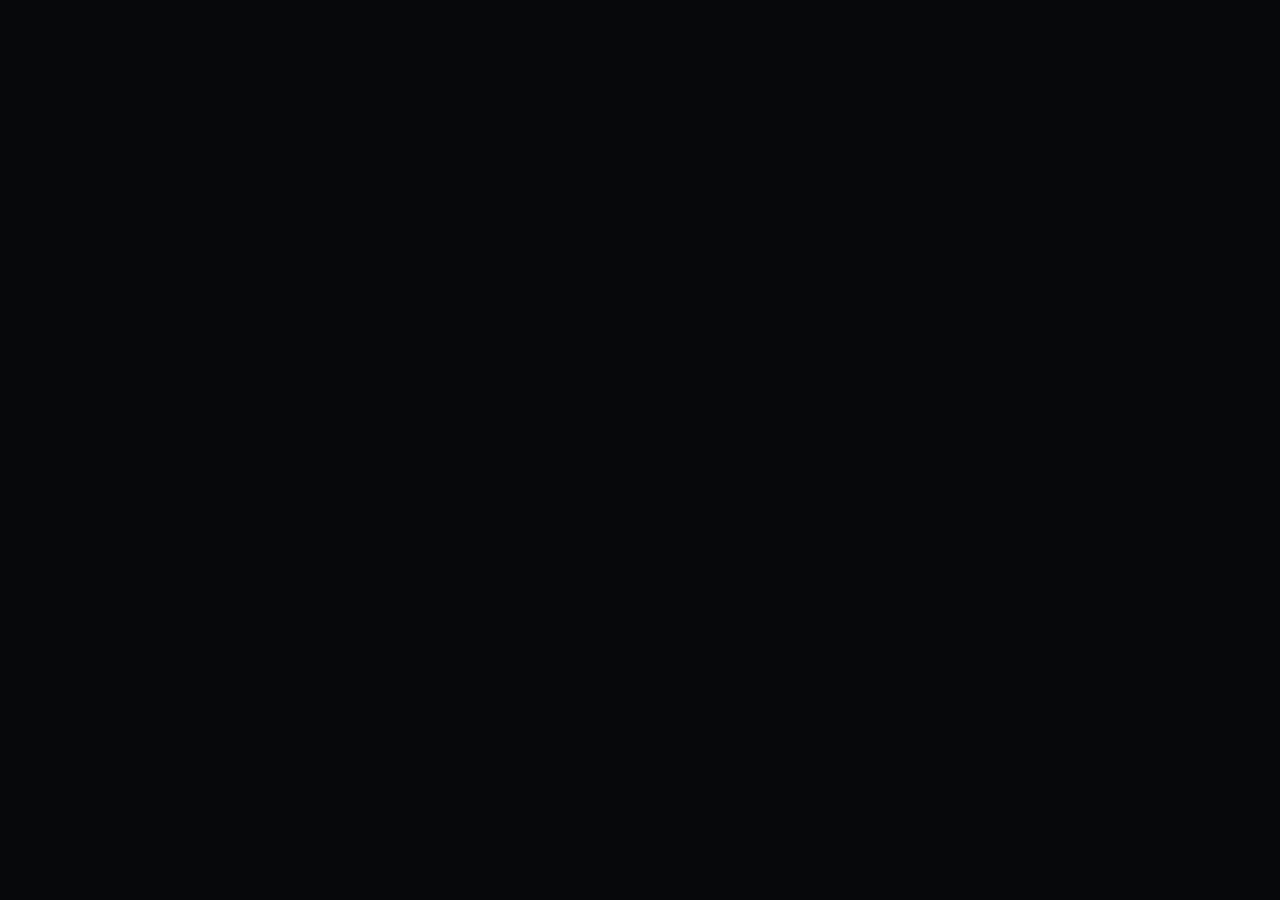
==== privacy-policy.html @ 55d7d1d4 "add privacy policy" ====
<!DOCTYPE html>
<html lang="tr">

<head>
    <meta charset="UTF-8">
    <meta name="viewport" content="width=device-width, initial-scale=1.0">
    <title>Unique Orb | Privacy Policy</title>
    <!-- Modern Minimalist Font -->
    <link href="https://fonts.googleapis.com/css2?family=Outfit:wght@300;400;600;700&display=swap" rel="stylesheet">
    <link rel="stylesheet" href="style.css">
    <link rel="icon" type="image/x-icon" href="favicon.ico">
</head>

<body>
    
</body>

</html>
---- style.css ----
/* Base Theme & Reset */
:root {
    --bg-dark: #07080b;
    /* Very dark background */
    --text-main: #f2f2f7;
    --text-muted: #8a8d9b;
    --accent-orange: #FF8C00;
    --accent-red: #FF4500;
    --glow-color: rgba(255, 69, 0, 0.4);
    /* Fiery orange/red glow */
}

* {
    margin: 0;
    padding: 0;
    box-sizing: border-box;
}

body {
    font-family: 'Outfit', sans-serif;
    background-color: var(--bg-dark);
    color: var(--text-main);
    line-height: 1.6;
    overflow: hidden;
    /* Prevent scrolling on a pure coming soon page */
    display: flex;
    justify-content: center;
    align-items: center;
    min-height: 100vh;
}

::selection {
    background: var(--accent-orange);
    color: #fff;
}

/* Container Layout */
.coming-soon-container {
    position: relative;
    width: 100%;
    height: 100vh;
    display: flex;
    flex-direction: column;
    justify-content: center;
    align-items: center;
    text-align: center;
    padding: 2rem;
    z-index: 1;
}

/* The Fiery Glow Background behind Logo */
.glow-bg {
    position: absolute;
    top: 50%;
    left: 50%;
    transform: translate(-50%, -50%);
    width: 50vw;
    height: 50vw;
    max-width: 600px;
    max-height: 600px;
    background: radial-gradient(circle, var(--glow-color) 0%, transparent 70%);
    z-index: -1;
    filter: blur(60px);
    opacity: 0.6;
    animation: breathGlow 4s ease-in-out infinite alternate;
}

@keyframes breathGlow {
    0% {
        transform: translate(-50%, -50%) scale(0.9);
        opacity: 0.4;
    }

    100% {
        transform: translate(-50%, -50%) scale(1.1);
        opacity: 0.8;
    }
}

.content-wrapper {
    animation: fadeIn 1.5s ease-out forwards;
    display: flex;
    flex-direction: column;
    align-items: center;
}

@keyframes fadeIn {
    from {
        opacity: 0;
        transform: translateY(20px);
    }

    to {
        opacity: 1;
        transform: translateY(0);
    }
}

/* Logo */
.logo-wrapper {
    margin-bottom: 2rem;
}

.main-logo {
    width: 320px;
    height: 320px;
    object-fit: contain;
    filter: drop-shadow(0 0 15px rgba(255, 69, 0, 0.5));
    animation: float 6s ease-in-out infinite;
}

@keyframes float {
    0% {
        transform: translateY(0px);
    }

    50% {
        transform: translateY(-15px);
    }

    100% {
        transform: translateY(0px);
    }
}

/* Typography */
.brand-title {
    font-size: clamp(2.5rem, 5vw, 4rem);
    font-weight: 700;
    letter-spacing: -1px;
    margin-bottom: 0.2rem;
}

.brand-title .highlight {
    background: linear-gradient(90deg, var(--accent-orange), var(--accent-red));
    -webkit-background-clip: text;
    -webkit-text-fill-color: transparent;
}

.subtitle {
    font-size: clamp(1rem, 2vw, 1.5rem);
    font-weight: 300;
    color: var(--text-muted);
    letter-spacing: 4px;
    text-transform: uppercase;
    margin-bottom: 2rem;
}

.divider {
    width: 50px;
    height: 2px;
    background: linear-gradient(90deg, var(--accent-orange), var(--accent-red));
    margin: 0 auto 2rem;
    border-radius: 2px;
}

.status-message {
    font-size: 1.1rem;
    color: #b0b3c6;
    margin-bottom: 3rem;
    max-width: 500px;
}

/* Badge */
.badge-container {
    margin-top: 1rem;
}

.badge {
    display: inline-block;
    padding: 0.6rem 1.5rem;
    font-size: 0.9rem;
    font-weight: 600;
    letter-spacing: 2px;
    text-transform: uppercase;
    color: var(--accent-orange);
    border: 1px solid rgba(255, 140, 0, 0.4);
    border-radius: 50px;
    background: rgba(255, 140, 0, 0.05);
    backdrop-filter: blur(5px);
    -webkit-backdrop-filter: blur(5px);
}

.badge.pulse {
    animation: pulseBorder 2s infinite;
}

@keyframes pulseBorder {
    0% {
        box-shadow: 0 0 0 0 rgba(255, 140, 0, 0.4);
    }

    70% {
        box-shadow: 0 0 0 10px rgba(255, 140, 0, 0);
    }

    100% {
        box-shadow: 0 0 0 0 rgba(255, 140, 0, 0);
    }
}

/* Responsive adjustments */
@media (max-width: 600px) {
    .main-logo {
        width: 140px;
        height: 140px;
    }

    .status-message {
        font-size: 1rem;
    }
}
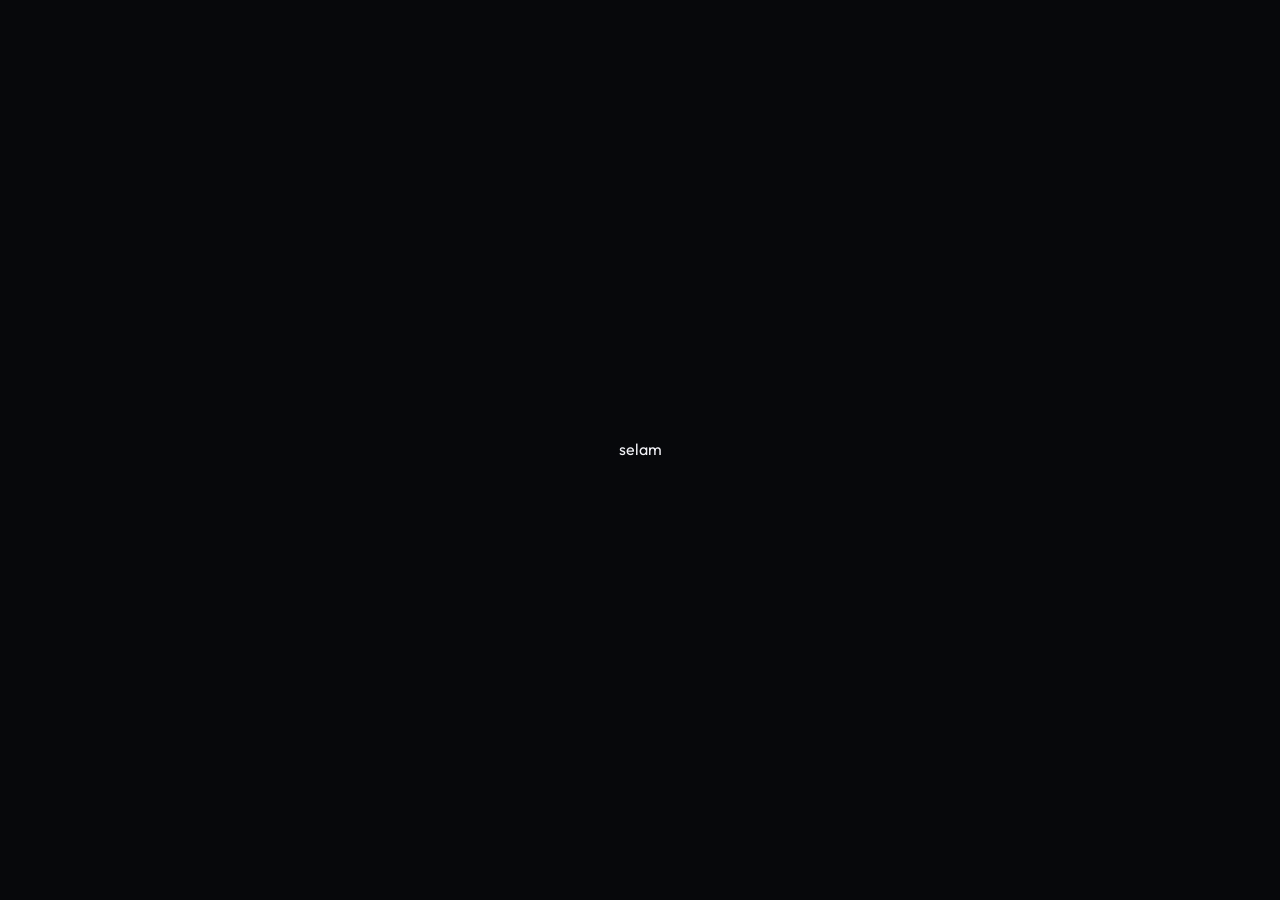
==== commit 38377786: "add verce.json" ====
--- a/privacy-policy.html
+++ b/privacy-policy.html
@@ -12,7 +12,7 @@
 </head>
 
 <body>
-    
+    selam
 </body>
 
 </html>
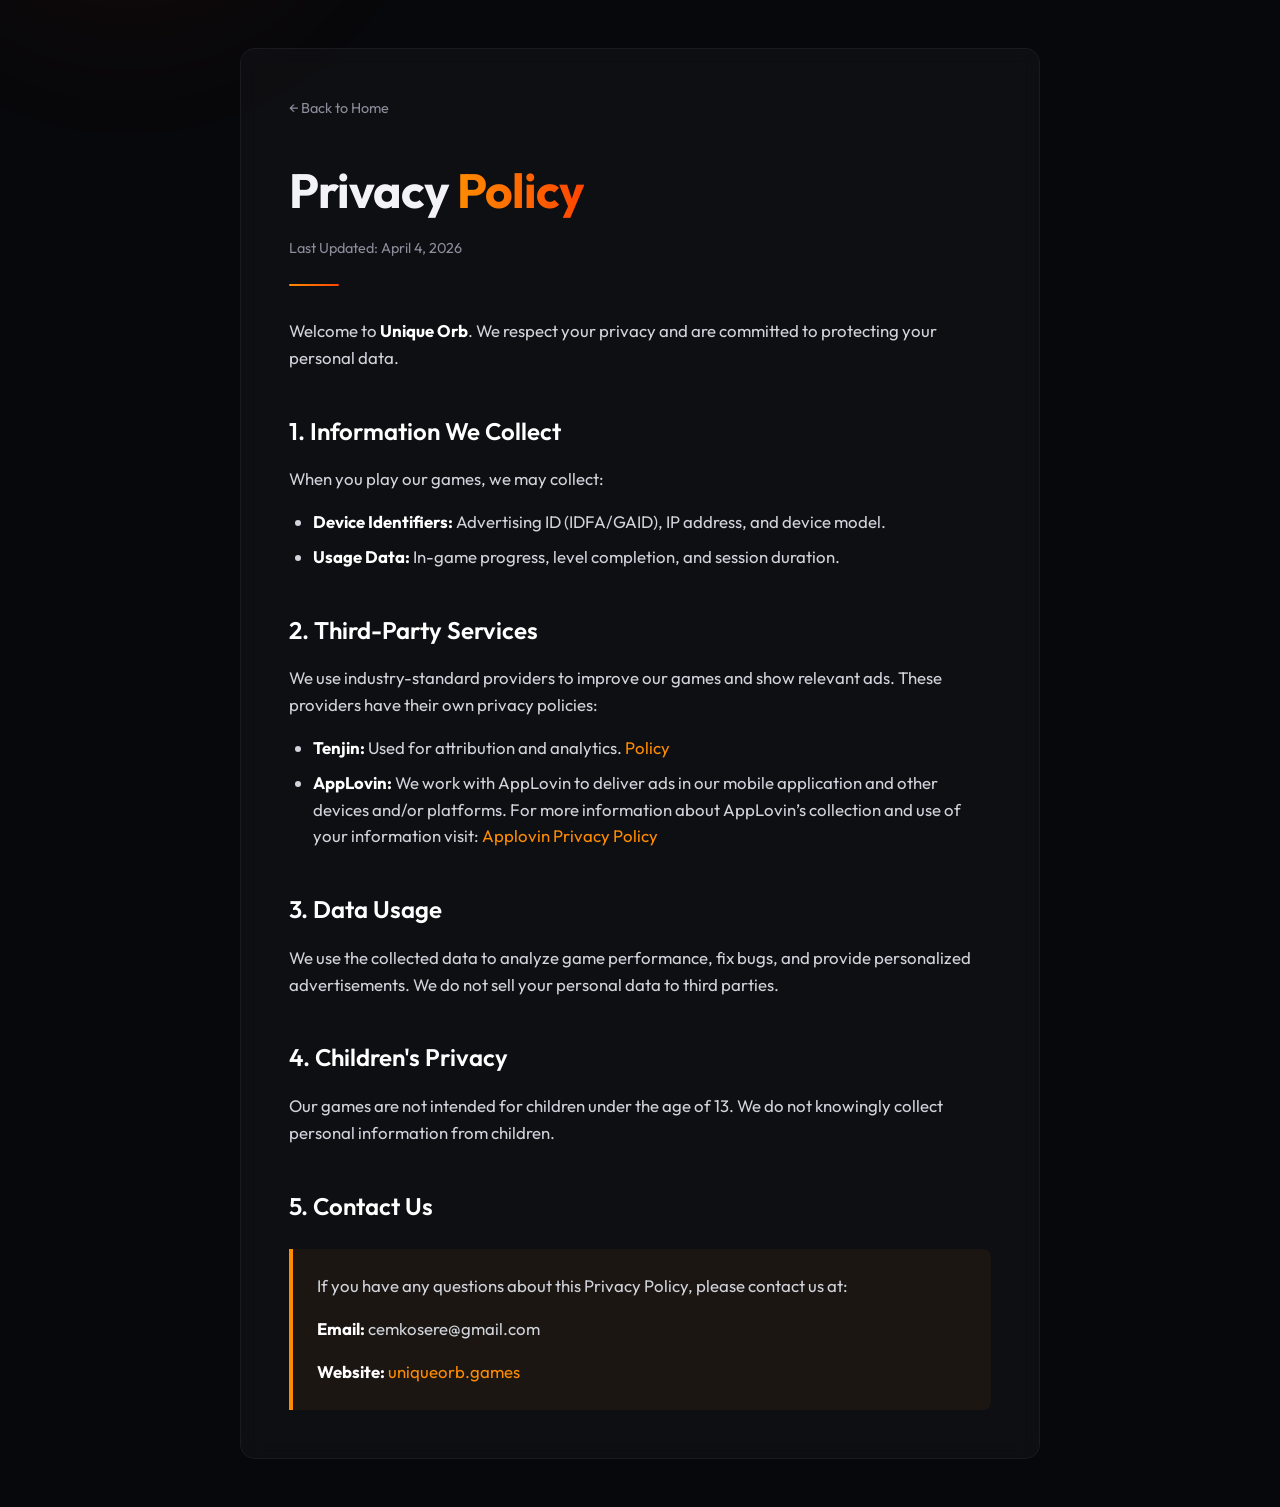
==== commit 0a683e27: "update privacy policy" ====
--- a/privacy-policy.html
+++ b/privacy-policy.html
@@ -1,18 +1,69 @@
 <!DOCTYPE html>
-<html lang="tr">
+<html lang="en">
 
 <head>
     <meta charset="UTF-8">
     <meta name="viewport" content="width=device-width, initial-scale=1.0">
-    <title>Unique Orb | Privacy Policy</title>
+    <title>Privacy Policy - Unique Orb</title>
     <!-- Modern Minimalist Font -->
     <link href="https://fonts.googleapis.com/css2?family=Outfit:wght@300;400;600;700&display=swap" rel="stylesheet">
     <link rel="stylesheet" href="style.css">
     <link rel="icon" type="image/x-icon" href="favicon.ico">
 </head>
 
-<body>
-    selam
+<body class="policy-page">
+    <!-- Glowing background effect -->
+    <div class="glow-bg policy-glow"></div>
+
+    <div class="policy-container content-wrapper">
+        <a href="index.html" class="back-link">← Back to Home</a>
+
+        <h1 class="brand-title">Privacy <span class="highlight">Policy</span></h1>
+        <p class="last-updated">Last Updated: April 4, 2026</p>
+
+        <div class="divider" style="margin-left: 0;"></div>
+
+        <div class="policy-content">
+            <p>Welcome to <strong>Unique Orb</strong>. We respect your privacy and are committed to protecting your
+                personal data.</p>
+
+            <h2>1. Information We Collect</h2>
+            <p>When you play our games, we may collect:</p>
+            <ul>
+                <li><strong>Device Identifiers:</strong> Advertising ID (IDFA/GAID), IP address, and device model.</li>
+                <li><strong>Usage Data:</strong> In-game progress, level completion, and session duration.</li>
+            </ul>
+
+            <h2>2. Third-Party Services</h2>
+            <p>We use industry-standard providers to improve our games and show relevant ads. These providers have their
+                own privacy policies:</p>
+            <ul>
+                <li><strong>Tenjin:</strong> Used for attribution and analytics. <a
+                        href="https://www.tenjin.com/privacy" target="_blank" rel="noopener noreferrer">Policy</a></li>
+                <li><strong>AppLovin:</strong> We work with AppLovin to deliver ads in our mobile application and other
+                    devices and/or platforms. For more information about AppLovin’s collection and use of your
+                    information visit: <a href="https://www.legal.applovin.com/privacy/" target="_blank"
+                        rel="noopener noreferrer">Applovin Privacy Policy</a>
+                </li>
+            </ul>
+
+            <h2>3. Data Usage</h2>
+            <p>We use the collected data to analyze game performance, fix bugs, and provide personalized advertisements.
+                We do not sell your personal data to third parties.</p>
+
+            <h2>4. Children's Privacy</h2>
+            <p>Our games are not intended for children under the age of 13. We do not knowingly collect personal
+                information from children.</p>
+
+            <h2>5. Contact Us</h2>
+            <div class="contact-info">
+                <p>If you have any questions about this Privacy Policy, please contact us at:</p>
+                <p><strong>Email:</strong> cemkosere@gmail.com</p>
+                <p><strong>Website:</strong> <a href="https://uniqueorb.games" target="_blank"
+                        rel="noopener noreferrer">uniqueorb.games</a></p>
+            </div>
+        </div>
+    </div>
 </body>
 
 </html>
--- a/style.css
+++ b/style.css
@@ -209,4 +209,117 @@
     .status-message {
         font-size: 1rem;
     }
+
+    .policy-container {
+        padding: 1.5rem !important;
+    }
+}
+
+/* Policy Page specific overrides and styles */
+body.policy-page {
+    display: block;
+    overflow: auto;
+    padding: 3rem 1.5rem;
+}
+
+.policy-glow {
+    position: fixed;
+    top: -20%;
+    left: 10%;
+    z-index: -1;
+    width: 80vw;
+    height: 80vw;
+    animation: none;
+    opacity: 0.2;
+}
+
+.policy-container {
+    max-width: 800px;
+    margin: 0 auto;
+    align-items: flex-start;
+    text-align: left;
+    background: rgba(255, 255, 255, 0.03);
+    padding: 3rem;
+    border-radius: 15px;
+    border: 1px solid rgba(255, 255, 255, 0.05);
+    backdrop-filter: blur(10px);
+    -webkit-backdrop-filter: blur(10px);
+}
+
+.back-link {
+    color: var(--text-muted);
+    text-decoration: none;
+    font-size: 0.9rem;
+    margin-bottom: 2rem;
+    display: inline-block;
+    transition: color 0.3s ease;
+}
+
+.back-link:hover {
+    color: var(--accent-orange);
+}
+
+.policy-container .brand-title {
+    font-size: clamp(2rem, 4vw, 3rem);
+    margin-bottom: 0.5rem;
+}
+
+.last-updated {
+    color: var(--text-muted);
+    font-size: 0.9rem;
+    margin-bottom: 1.5rem;
+}
+
+.policy-content {
+    font-size: 1.05rem;
+    color: #d1d4dc;
+}
+
+.policy-content h2 {
+    color: #fff;
+    margin-top: 2.5rem;
+    margin-bottom: 1rem;
+    font-size: 1.5rem;
+    font-weight: 600;
+}
+
+.policy-content p {
+    margin-bottom: 1rem;
+}
+
+.policy-content ul {
+    margin-bottom: 1.5rem;
+    padding-left: 1.5rem;
+}
+
+.policy-content li {
+    margin-bottom: 0.5rem;
+    line-height: 1.6;
+}
+
+.policy-content strong {
+    color: #fff;
+}
+
+.policy-content a {
+    color: var(--accent-orange);
+    text-decoration: none;
+    transition: color 0.3s ease;
+}
+
+.policy-content a:hover {
+    color: var(--accent-red);
+    text-decoration: underline;
+}
+
+.policy-content .contact-info {
+    background: rgba(255, 140, 0, 0.05);
+    padding: 1.5rem;
+    border-left: 4px solid var(--accent-orange);
+    border-radius: 0 8px 8px 0;
+    margin-top: 1.5rem;
+}
+
+.policy-content .contact-info p:last-child {
+    margin-bottom: 0;
 }
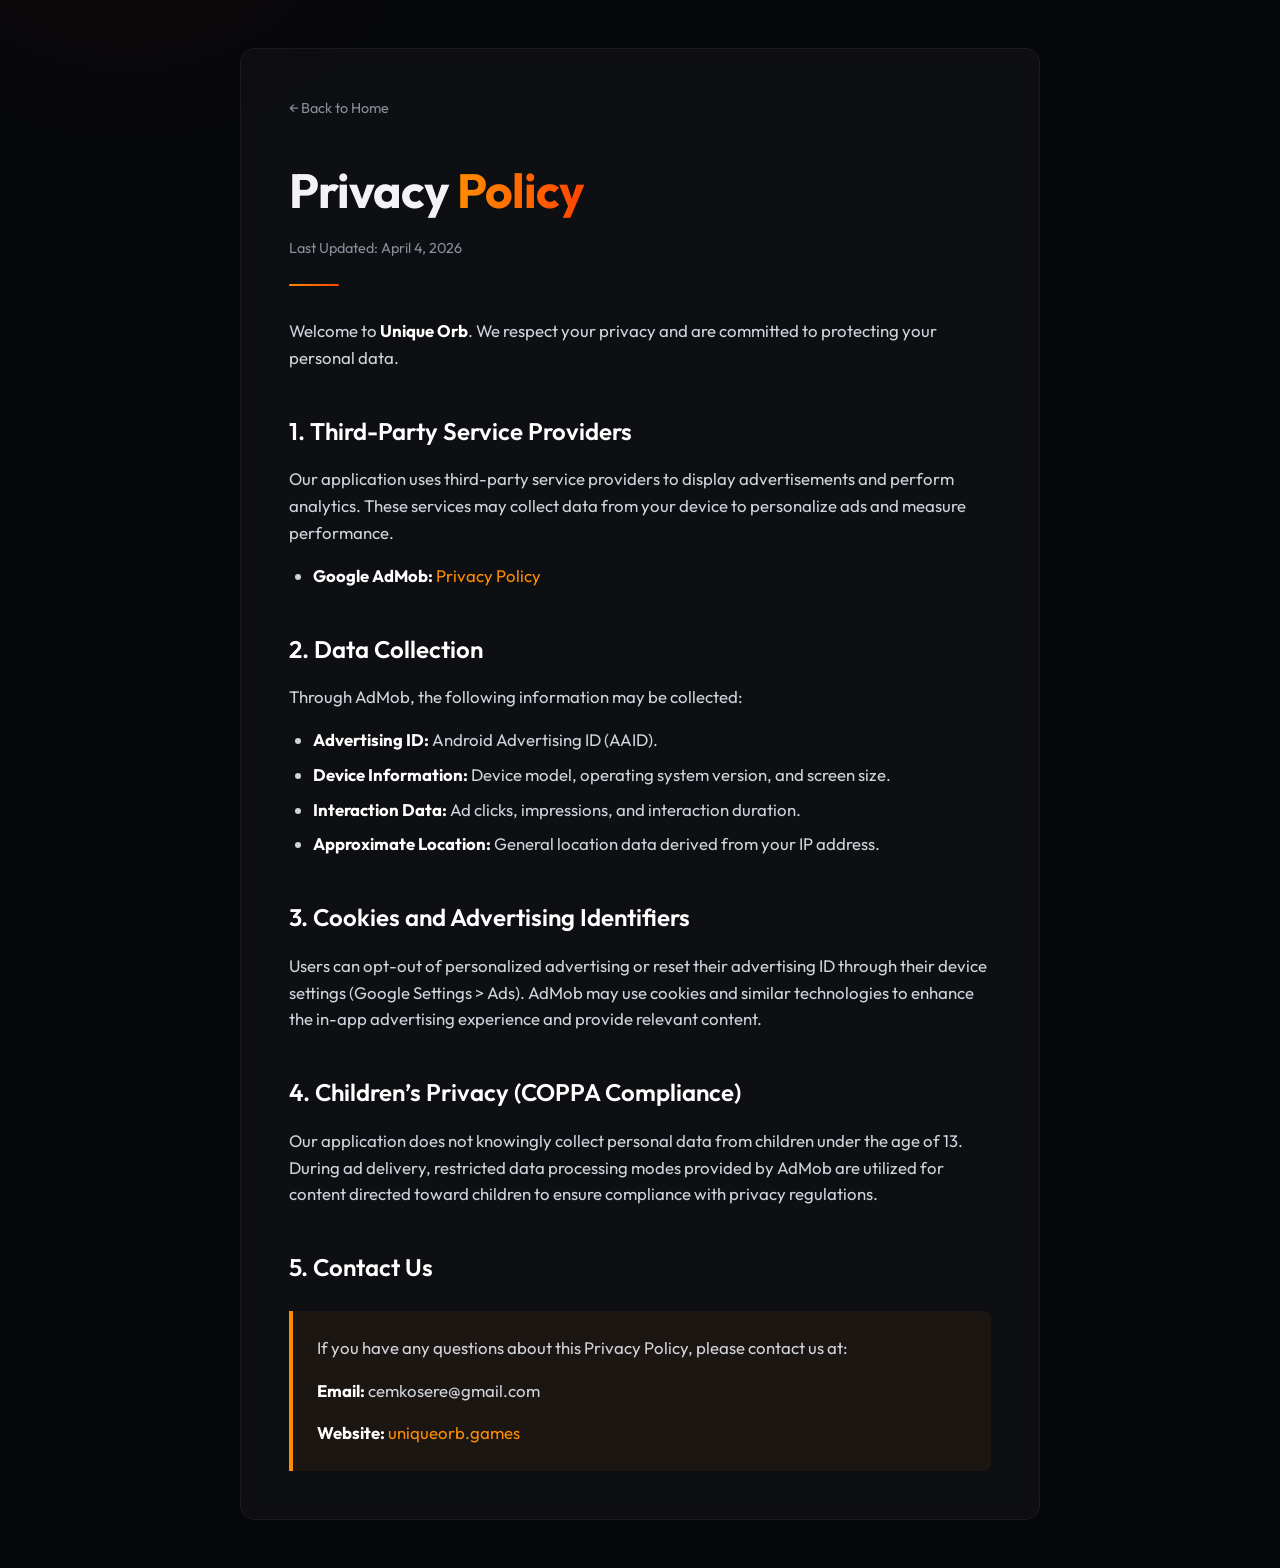
==== commit 8518fb2d: "Update privacy-policy.html" ====
--- a/privacy-policy.html
+++ b/privacy-policy.html
@@ -27,33 +27,26 @@
             <p>Welcome to <strong>Unique Orb</strong>. We respect your privacy and are committed to protecting your
                 personal data.</p>
 
-            <h2>1. Information We Collect</h2>
-            <p>When you play our games, we may collect:</p>
+            <h2>1. Third-Party Service Providers</h2>
+            <p>Our application uses third-party service providers to display advertisements and perform analytics. These services may collect data from your device to personalize ads and measure performance.</p>
             <ul>
-                <li><strong>Device Identifiers:</strong> Advertising ID (IDFA/GAID), IP address, and device model.</li>
-                <li><strong>Usage Data:</strong> In-game progress, level completion, and session duration.</li>
+                <li><strong>Google AdMob:</strong> <a href="https://policies.google.com/privacy" target="_blank" rel="noopener noreferrer">Privacy Policy</a></li>
             </ul>
 
-            <h2>2. Third-Party Services</h2>
-            <p>We use industry-standard providers to improve our games and show relevant ads. These providers have their
-                own privacy policies:</p>
+            <h2>2. Data Collection</h2>
+            <p>Through AdMob, the following information may be collected:</p>
             <ul>
-                <li><strong>Tenjin:</strong> Used for attribution and analytics. <a
-                        href="https://www.tenjin.com/privacy" target="_blank" rel="noopener noreferrer">Policy</a></li>
-                <li><strong>AppLovin:</strong> We work with AppLovin to deliver ads in our mobile application and other
-                    devices and/or platforms. For more information about AppLovin’s collection and use of your
-                    information visit: <a href="https://www.legal.applovin.com/privacy/" target="_blank"
-                        rel="noopener noreferrer">Applovin Privacy Policy</a>
-                </li>
+                <li><strong>Advertising ID:</strong> Android Advertising ID (AAID).</li>
+                <li><strong>Device Information:</strong> Device model, operating system version, and screen size.</li>
+                <li><strong>Interaction Data:</strong> Ad clicks, impressions, and interaction duration.</li>
+                <li><strong>Approximate Location:</strong> General location data derived from your IP address.</li>
             </ul>
 
-            <h2>3. Data Usage</h2>
-            <p>We use the collected data to analyze game performance, fix bugs, and provide personalized advertisements.
-                We do not sell your personal data to third parties.</p>
+            <h2>3. Cookies and Advertising Identifiers</h2>
+            <p>Users can opt-out of personalized advertising or reset their advertising ID through their device settings (Google Settings &gt; Ads). AdMob may use cookies and similar technologies to enhance the in-app advertising experience and provide relevant content.</p>
 
-            <h2>4. Children's Privacy</h2>
-            <p>Our games are not intended for children under the age of 13. We do not knowingly collect personal
-                information from children.</p>
+            <h2>4. Children’s Privacy (COPPA Compliance)</h2>
+            <p>Our application does not knowingly collect personal data from children under the age of 13. During ad delivery, restricted data processing modes provided by AdMob are utilized for content directed toward children to ensure compliance with privacy regulations.</p>
 
             <h2>5. Contact Us</h2>
             <div class="contact-info">
